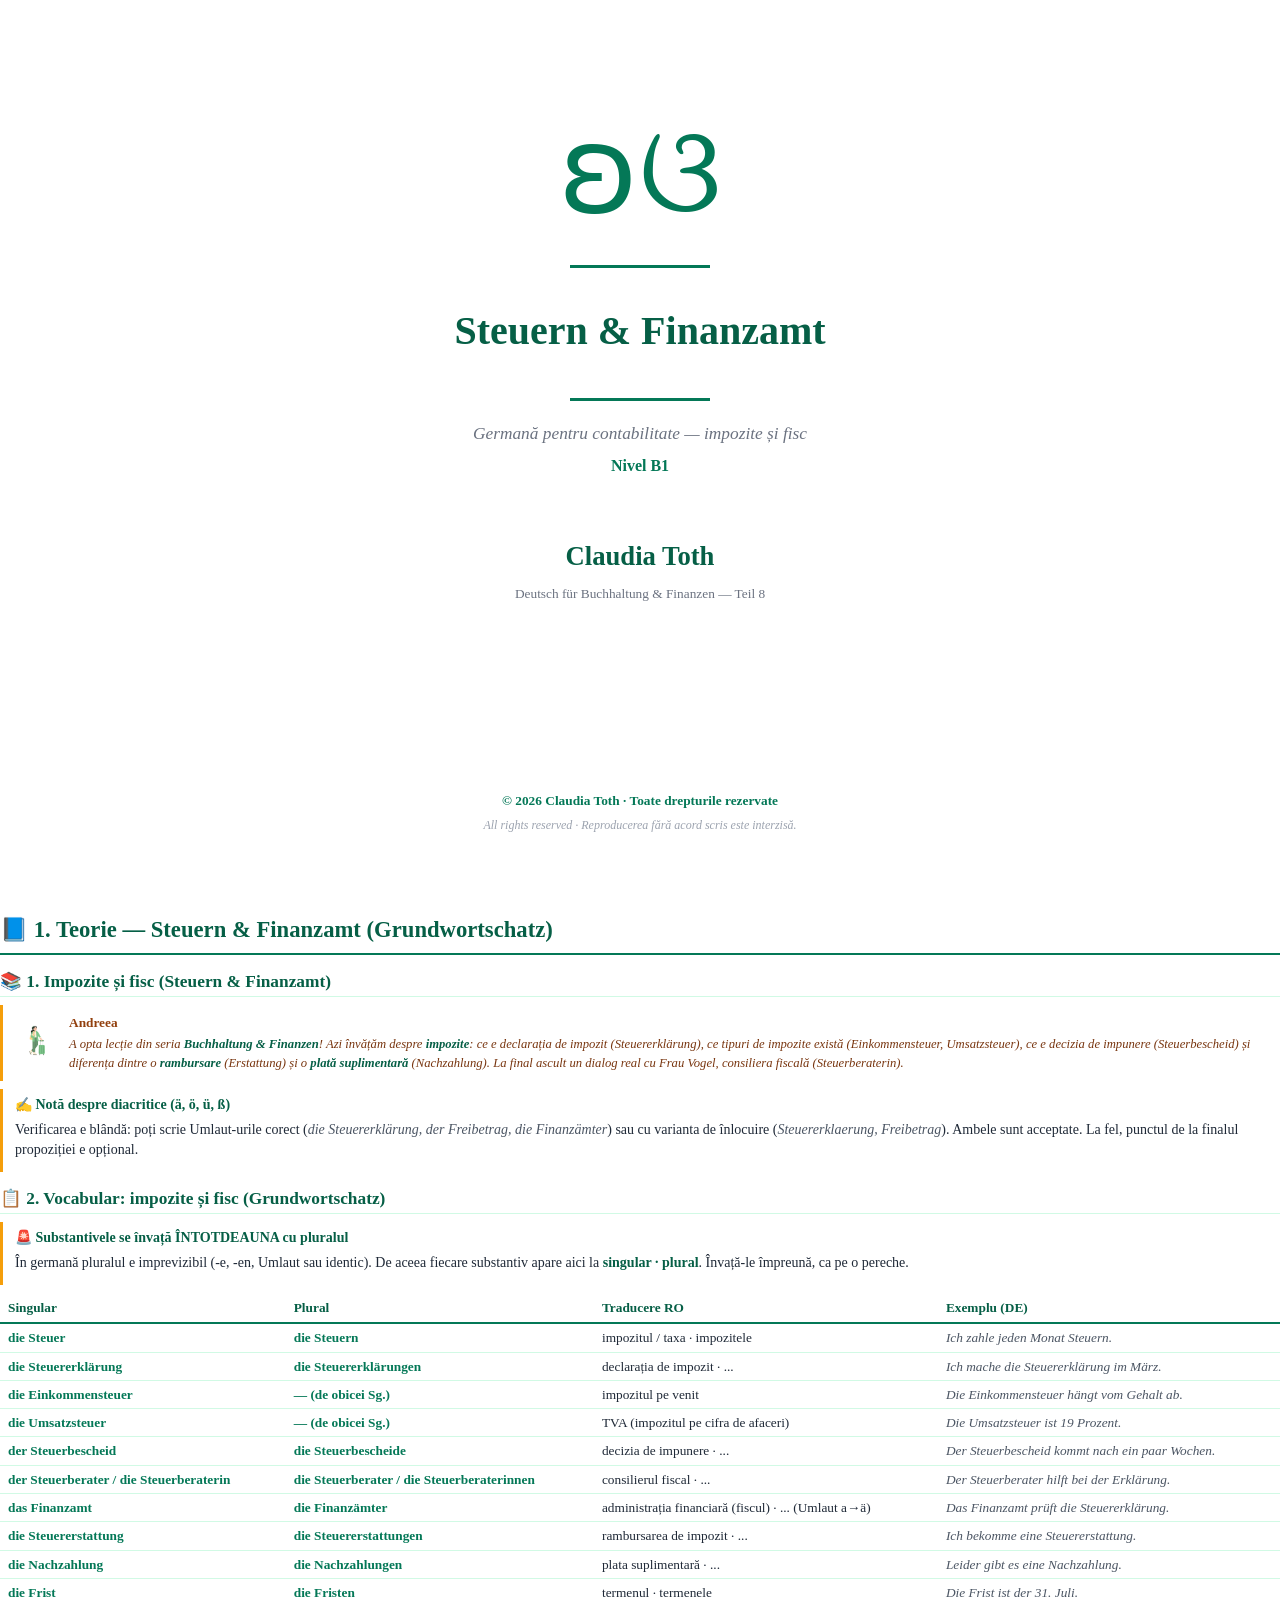
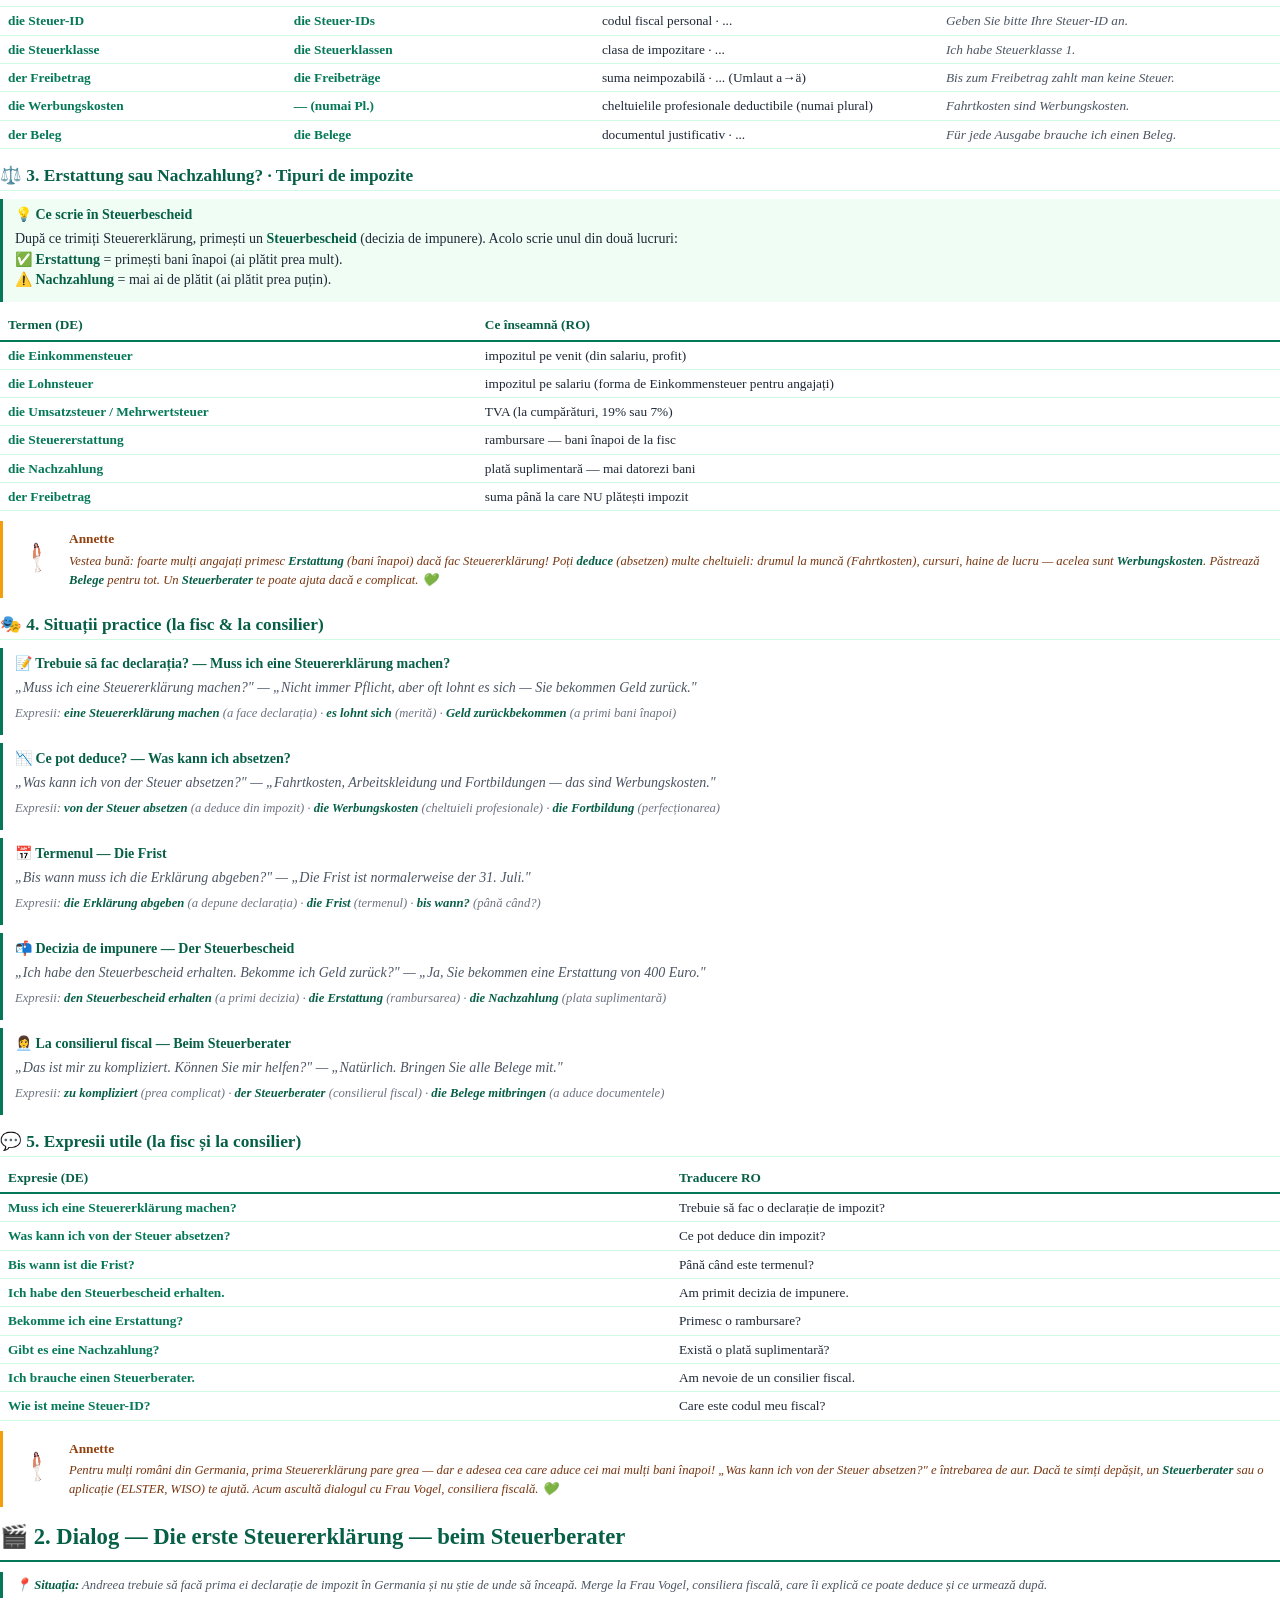
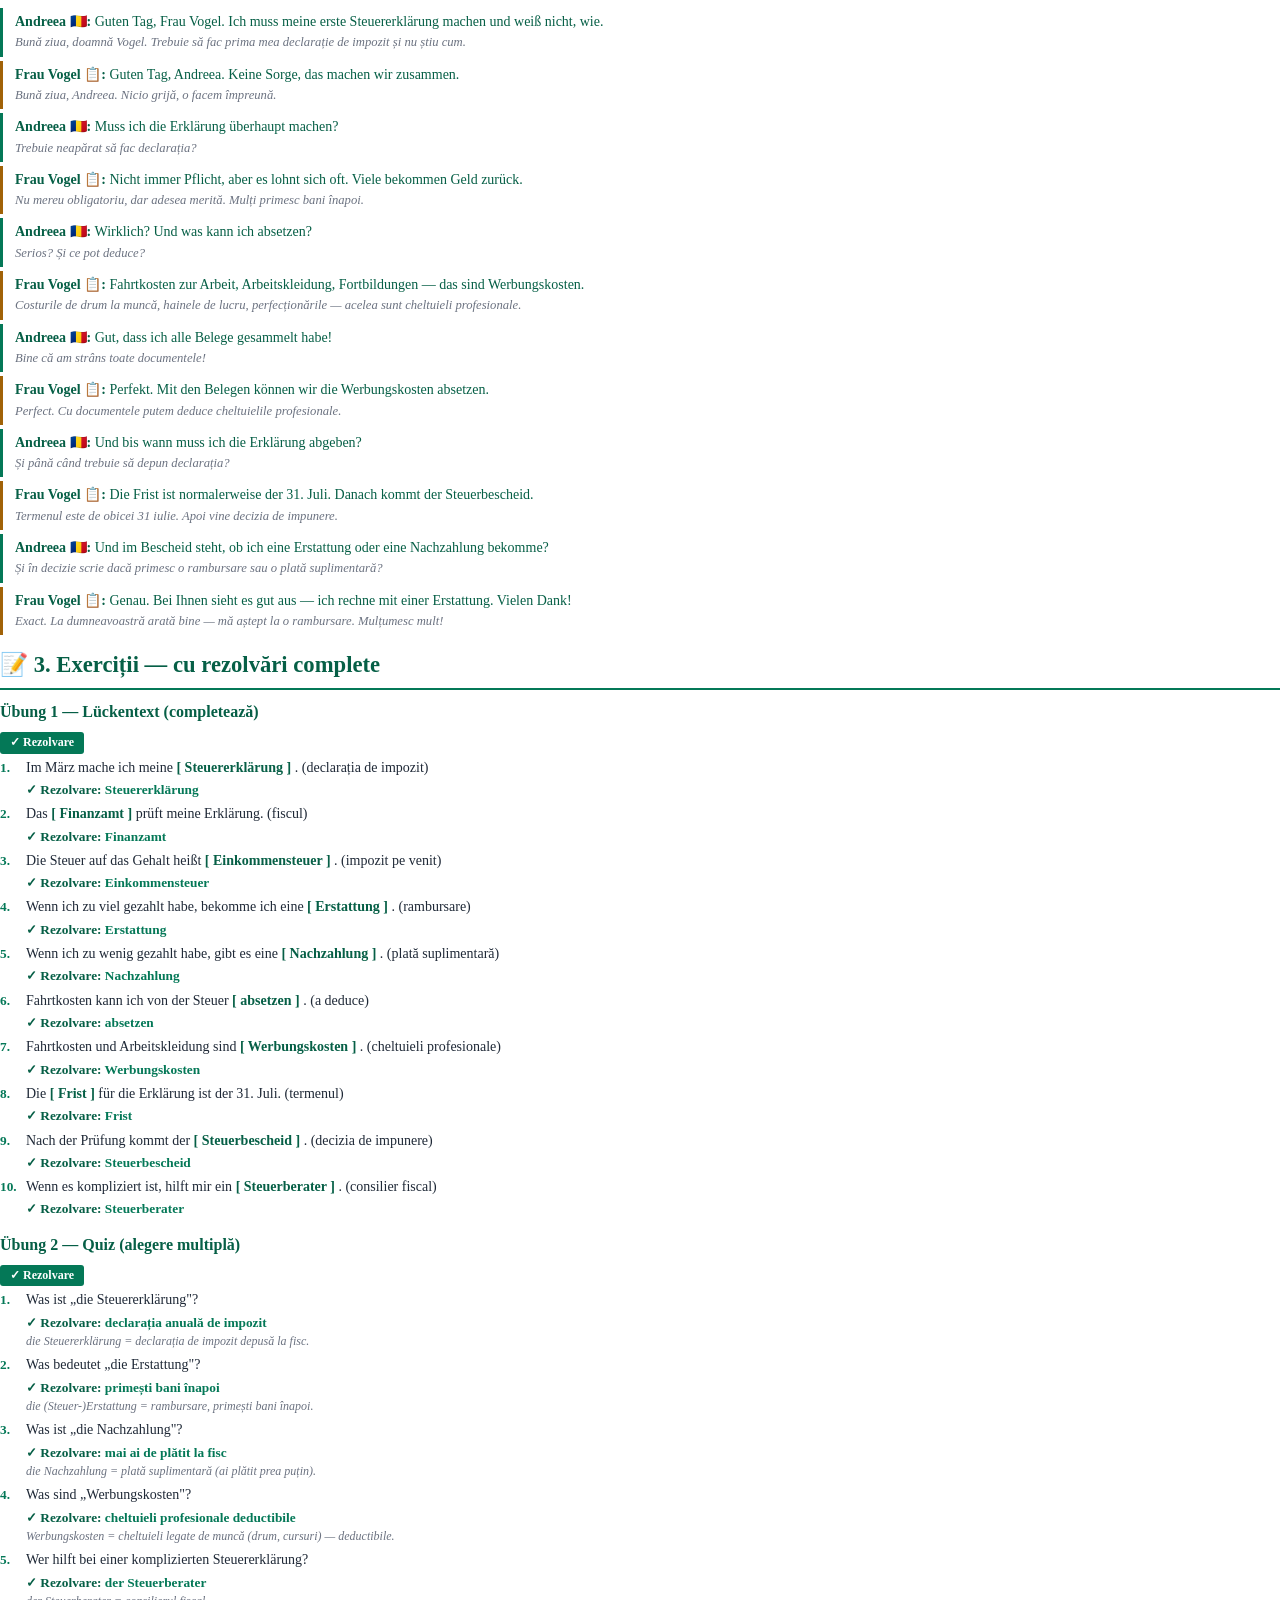
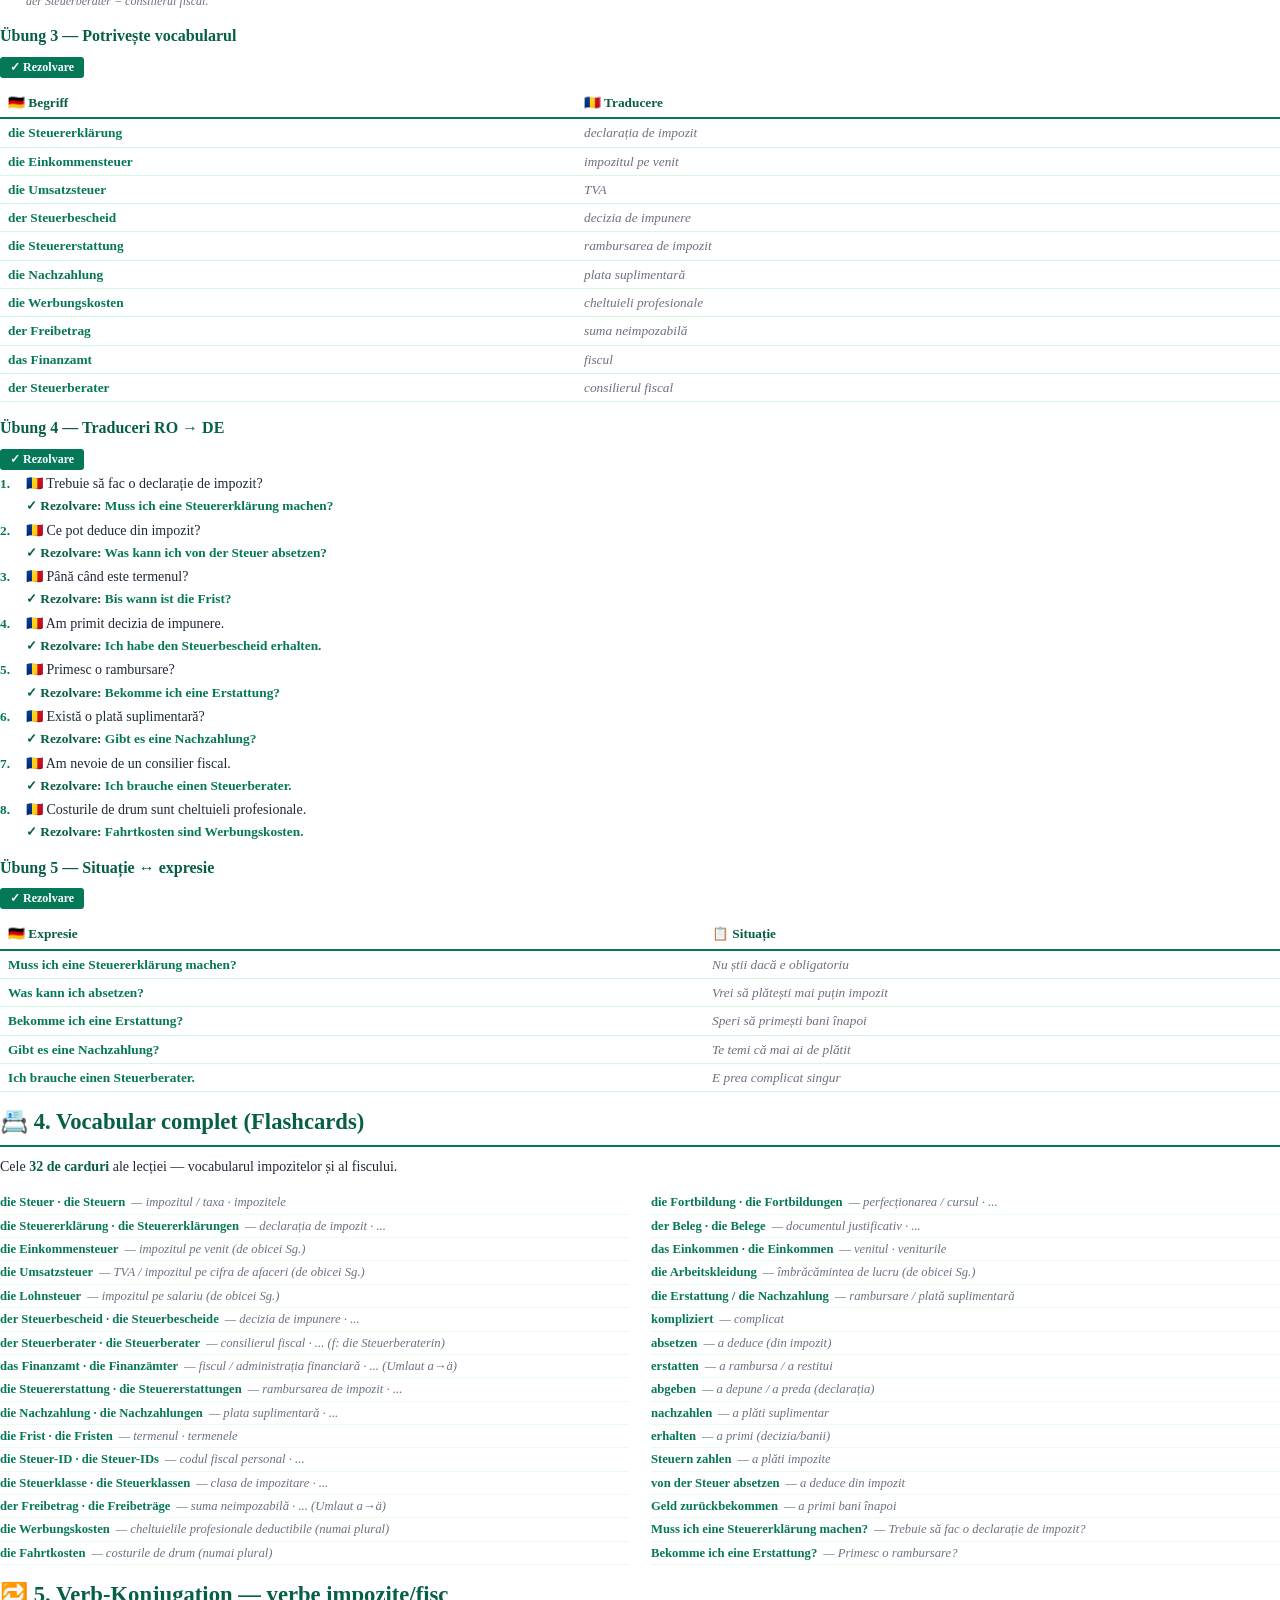
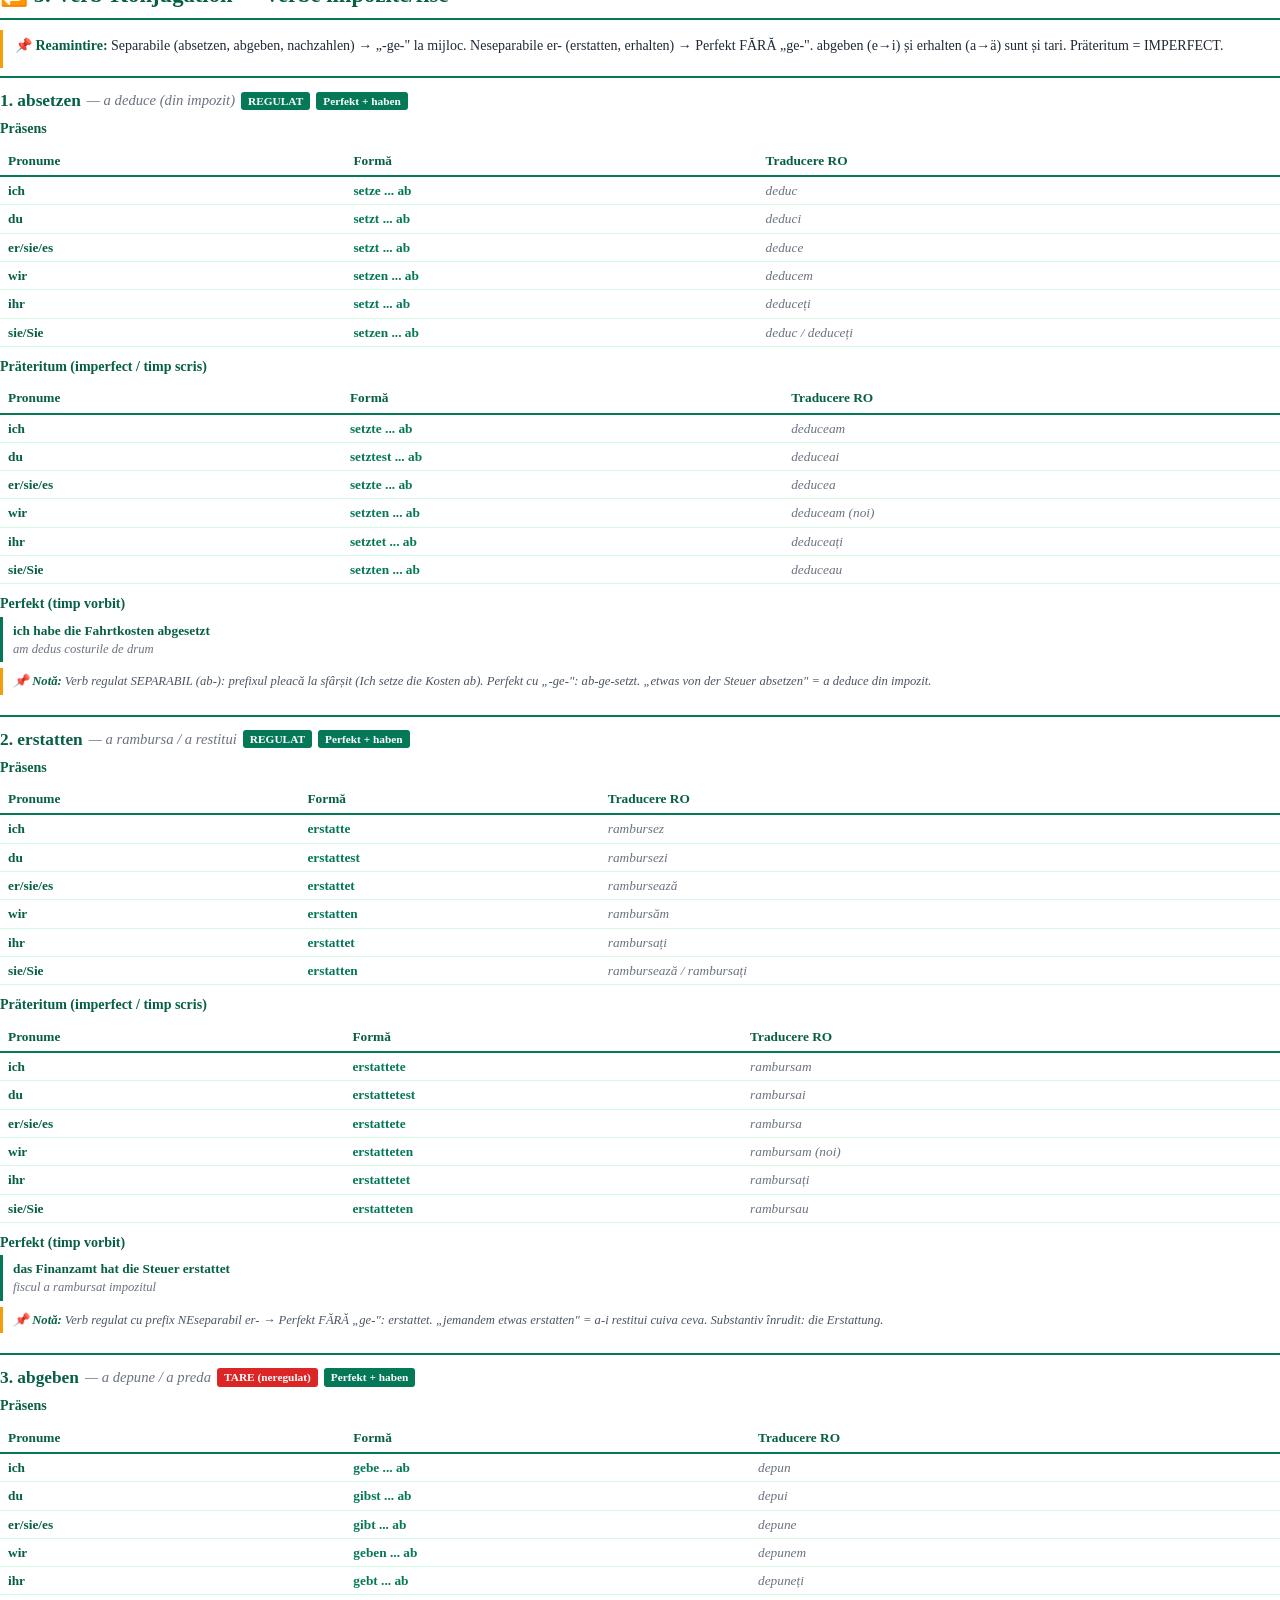
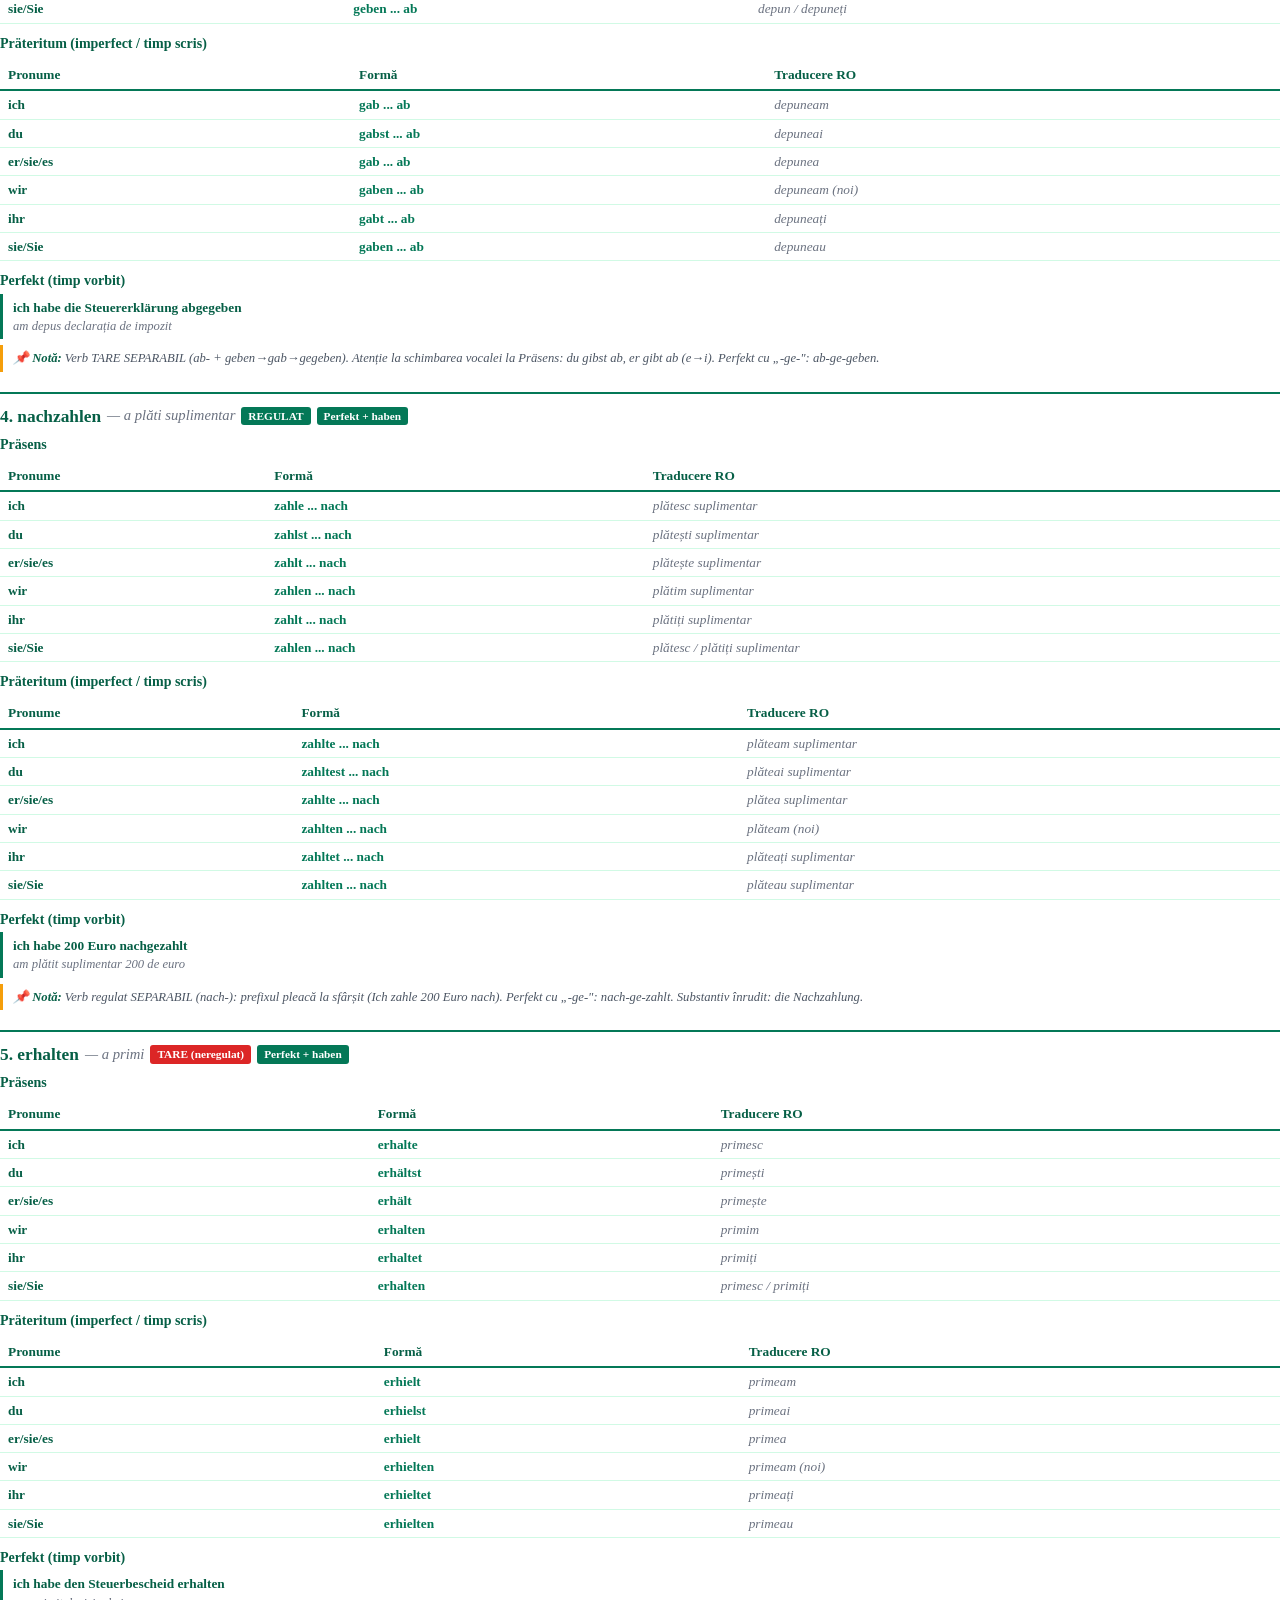
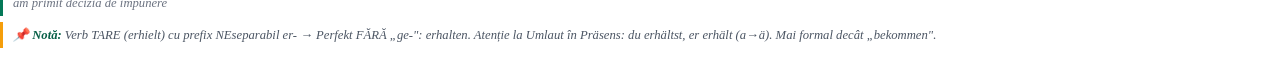
==== pdf.html @ e0643687 "Buchhaltung Teil 8 — Steuern & Finanzamt (B1) Impozite și fisc: Steuererklärung, Einkommensteuer, Um" ====
<!DOCTYPE html>
<html lang="ro">
<head>
    <meta charset="UTF-8">
    <meta name="robots" content="noindex, nofollow">
    <title>Steuern &amp; Finanzamt · Claudia Toth · B1</title>
    <style>
        @page { size: A4; margin: 22mm 18mm 22mm 18mm; @bottom-center { content: "ʚଓ Claudia Toth · Buchhaltung Teil 8: Steuern & Finanzamt · Nivel B1 · © 2026 — Toate drepturile rezervate · pag. " counter(page) " / " counter(pages); font-size: 8.5pt; color: #047857; font-family: 'Georgia', 'Times New Roman', serif; } }
        @page :first { margin: 0; @bottom-center { content: ""; } }
        * { box-sizing: border-box; margin: 0; padding: 0; }
        body { font-family: 'Georgia', 'Times New Roman', serif; color: #1f2937; line-height: 1.45; font-size: 10.5pt; -webkit-print-color-adjust: exact; print-color-adjust: exact; }
        .cover { width: 100%; min-height: 100vh; padding: 80px 60px 60px; text-align: center; display: flex; flex-direction: column; align-items: center; justify-content: flex-start; page-break-after: always; }
        .cover-symbol { font-size: 90pt; color: #047857; line-height: 1; margin: 30px 0 15px; font-family: 'Segoe UI Emoji', 'Segoe UI', sans-serif; }
        .cover-divider { width: 140px; height: 3px; background: #047857; margin: 20px 0; border: none; }
        .cover-title { font-size: 30pt; color: #065f46; font-weight: bold; margin: 14px 0 18px; font-family: 'Georgia', serif; }
        .cover-subtitle { font-size: 13pt; color: #6b7280; font-style: italic; margin-bottom: 8px; }
        .cover-level { font-size: 12pt; color: #047857; font-weight: bold; margin-bottom: 60px; }
        .cover-author { font-size: 20pt; color: #065f46; font-weight: bold; margin-bottom: 8px; }
        .cover-series { font-size: 10pt; color: #6b7280; margin-bottom: 80px; }
        .cover-copyright { margin-top: auto; font-size: 10pt; color: #047857; font-weight: 600; }
        .cover-notice { font-size: 9pt; color: #9ca3af; font-style: italic; margin-top: 6px; }
        h1.chapter { color: #065f46; padding: 0 0 6px 0; font-size: 17pt; margin: 14px 0 10px; border-bottom: 2px solid #047857; font-family: 'Georgia', serif; page-break-after: avoid; }
        h2.sub-chapter { color: #065f46; font-size: 13pt; margin: 14px 0 6px; padding-bottom: 2px; border-bottom: 1px solid #d1fae5; font-family: 'Georgia', serif; page-break-after: avoid; }
        p { margin-bottom: 6px; } strong { color: #065f46; } em { color: #4b5563; font-style: italic; }
        ul, ol { margin: 4px 0 8px 22px; } li { margin-bottom: 2px; }
        .theory-box { background: transparent; border-left: 3px solid #047857; padding: 6px 12px; margin: 8px 0; page-break-inside: avoid; }
        .theory-box h4 { color: #065f46; font-size: 10.5pt; margin-bottom: 4px; }
        .theory-box .de { color: #065f46; } .theory-box .ro { color: #6b7280; font-style: italic; font-size: 9.5pt; }
        .warn-box { border-left-color: #f59e0b; } .info-box { border-left-color: #3b82f6; }
        table { width: 100%; border-collapse: collapse; margin: 6px 0 10px; font-size: 10pt; page-break-inside: avoid; }
        table th { padding: 5px 8px; text-align: left; font-weight: bold; color: #065f46; border-bottom: 2px solid #047857; }
        table td { padding: 4px 8px; border-bottom: 1px solid #d1fae5; vertical-align: top; }
        td.verb { color: #047857; font-weight: bold; } td.ro-text { color: #6b7280; font-style: italic; }
        .dlg-context { border-left: 3px solid #047857; padding: 4px 12px; margin: 6px 0 10px; font-style: italic; color: #4b5563; font-size: 9.5pt; }
        .dlg-line { padding: 4px 12px; margin-bottom: 4px; page-break-inside: avoid; }
        .dlg-line.andreea { border-left: 3px solid #047857; } .dlg-line.vogel { border-left: 3px solid #a16207; }
        .dlg-line .sp { font-weight: bold; color: #065f46; } .dlg-line .de { color: #065f46; } .dlg-line .ro { color: #6b7280; font-style: italic; font-size: 9.5pt; }
        .ex-block { margin-bottom: 14px; page-break-inside: avoid; }
        .ex-block h3 { color: #065f46; font-size: 12pt; margin-bottom: 5px; }
        .rezolvare-banner { display: inline-block; background: #047857; color: white; padding: 2px 10px; border-radius: 3px; font-size: 9pt; font-weight: bold; margin: 4px 0; -webkit-print-color-adjust: exact; print-color-adjust: exact; }
        .ex-item { display: flex; gap: 8px; margin-bottom: 5px; align-items: flex-start; }
        .ex-num { color: #047857; font-weight: bold; font-size: 10pt; flex-shrink: 0; min-width: 18px; } .ex-num::after { content: "."; }
        .ex-body { flex: 1; } .ex-a { color: #047857; font-weight: bold; font-size: 10pt; margin-top: 2px; } .ex-a::before { content: "✓ Rezolvare: "; color: #065f46; }
        .ex-explanation { color: #6b7280; font-size: 9pt; font-style: italic; margin-top: 1px; }
        .flashcards-grid { columns: 2; column-gap: 22px; margin-top: 8px; }
        .fc-row { break-inside: avoid; padding: 2px 0; border-bottom: 1px dotted #d1fae5; font-size: 9.5pt; }
        .fc-row .de { color: #047857; font-weight: bold; } .fc-row .ro { color: #6b7280; font-style: italic; margin-left: 6px; }
        .verb-card { border-top: 2px solid #047857; padding: 10px 0 8px 0; margin-bottom: 12px; page-break-inside: avoid; }
        .verb-card .vh { display: flex; align-items: center; flex-wrap: wrap; gap: 6px; margin-bottom: 6px; }
        .verb-card .vh .name { font-size: 13pt; color: #065f46; font-weight: bold; } .verb-card .vh .ro { color: #6b7280; font-style: italic; font-size: 11pt; }
        .verb-card .vh .badge { display: inline-block; padding: 1px 7px; border-radius: 3px; font-size: 8.5pt; color: white; font-weight: bold; -webkit-print-color-adjust: exact; print-color-adjust: exact; }
        .verb-card .badge.weak { background: #047857; } .verb-card .badge.strong { background: #dc2626; } .verb-card .badge.haben { background: #047857; } .verb-card .badge.sein { background: #2563eb; }
        .verb-card h5 { color: #065f46; margin: 6px 0 2px; font-size: 10.5pt; }
        .verb-card .perfekt-box { border-left: 3px solid #047857; padding: 4px 10px; margin-top: 2px; font-size: 10pt; }
        .verb-card .perfekt-box .de { color: #065f46; font-weight: 600; } .verb-card .perfekt-box .ro { color: #6b7280; font-style: italic; font-size: 9.5pt; }
        .verb-card .note { font-size: 9.5pt; color: #4b5563; padding: 4px 10px; border-left: 3px solid #f59e0b; margin-top: 6px; font-style: italic; }
        .new-section { page-break-before: always; }
        .andreea-note { display: flex; gap: 10px; align-items: flex-start; border-left: 3px solid #f59e0b; padding: 8px 12px; margin: 8px 0; page-break-inside: avoid; }
        .andreea-note-avatar { width: 44px; height: 56px; object-fit: contain; flex-shrink: 0; }
        .andreea-note-content { flex: 1; } .andreea-note-content .speaker { font-weight: bold; color: #92400e; font-size: 10pt; margin-bottom: 3px; } .andreea-note-content .text { color: #78350f; font-size: 9.5pt; font-style: italic; line-height: 1.5; }
    </style>
</head>
<body>
<div class="cover">
    <div class="cover-symbol">ʚଓ</div>
    <hr class="cover-divider">
    <h1 class="cover-title">Steuern &amp; Finanzamt</h1>
    <hr class="cover-divider">
    <p class="cover-subtitle">Germană pentru contabilitate — impozite și fisc</p>
    <p class="cover-level">Nivel B1</p>
    <p class="cover-author">Claudia Toth</p>
    <p class="cover-series">Deutsch für Buchhaltung & Finanzen — Teil 8</p>
    <div class="cover-copyright">© 2026 Claudia Toth · Toate drepturile rezervate</div>
    <p class="cover-notice">All rights reserved · Reproducerea fără acord scris este interzisă.</p>
</div>
<div id="pdf-content"></div>
<script src="theory.js"></script>
<script src="dialogs.js"></script>
<script src="exercises.js"></script>
<script src="flashcards.js"></script>
<script src="verbs.js"></script>
<script src="final-test.js"></script>
<script src="pdf-builder.js"></script>
</body>
</html>
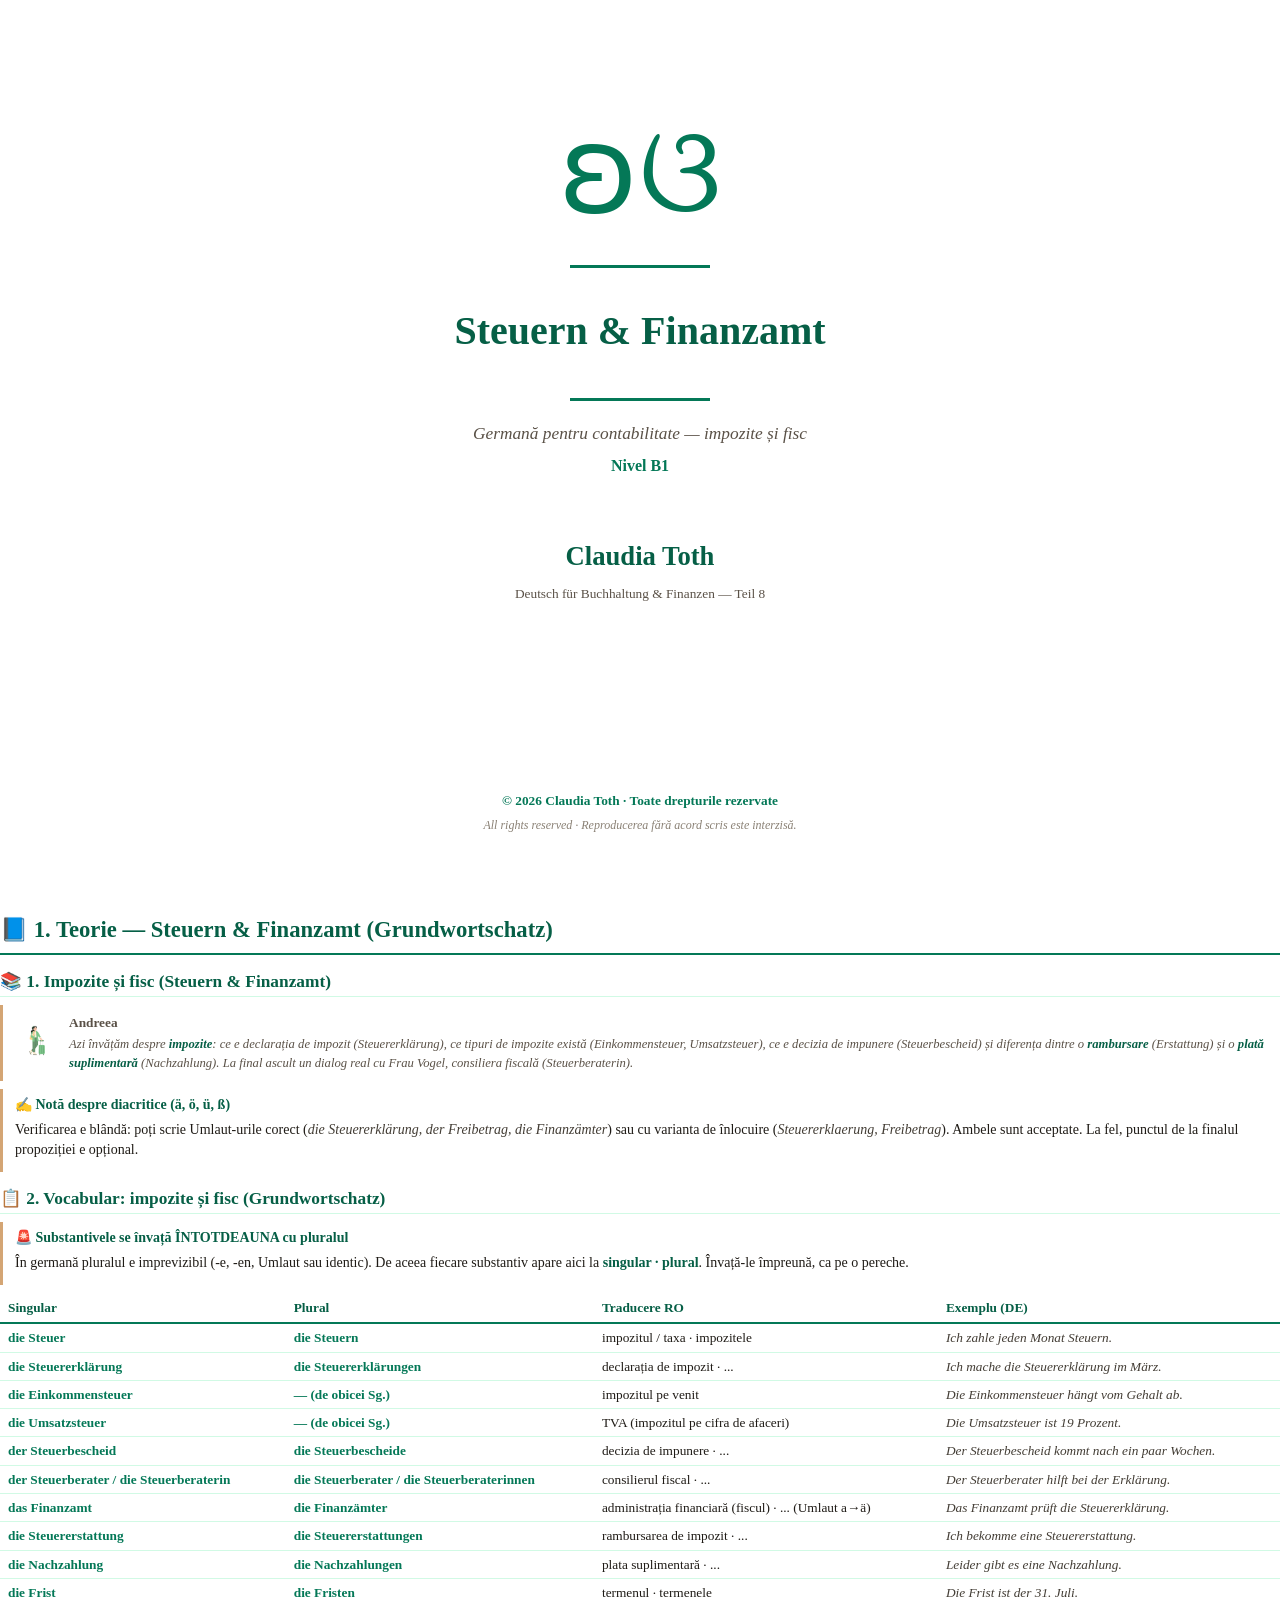
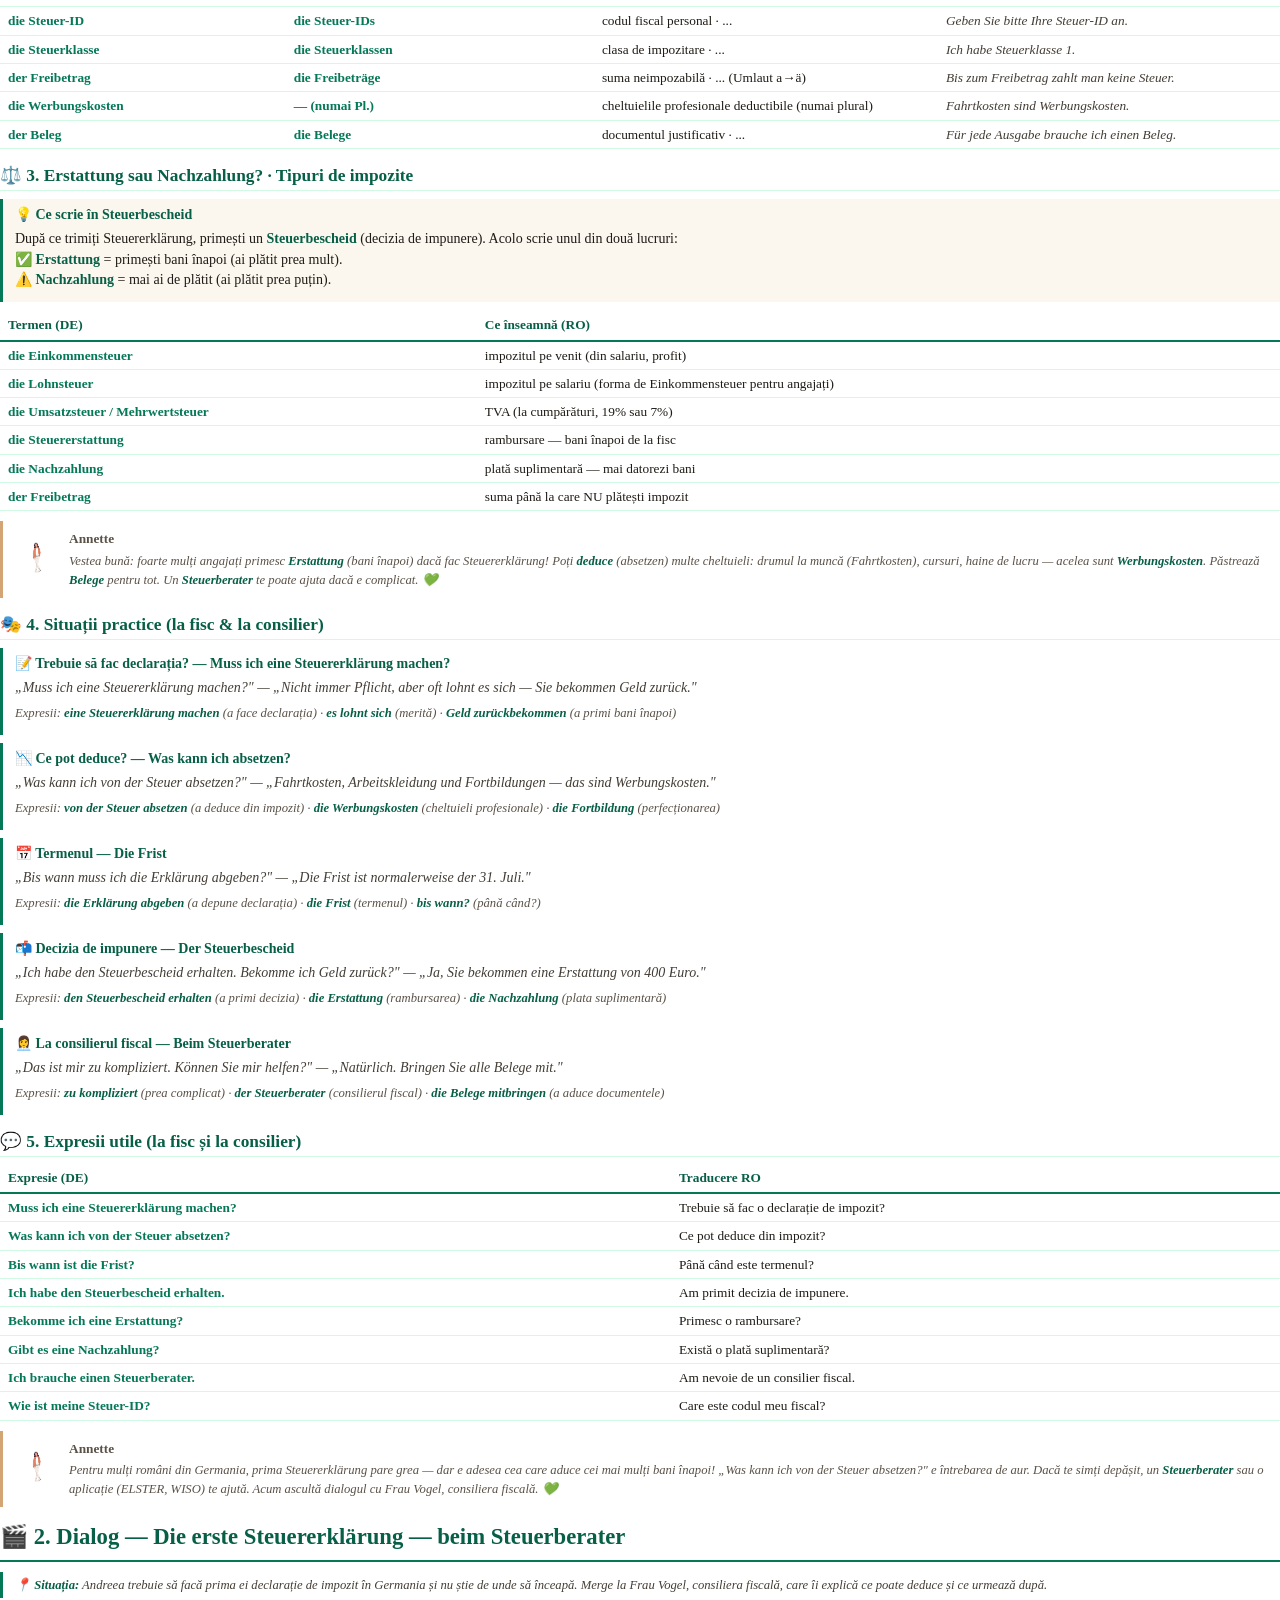
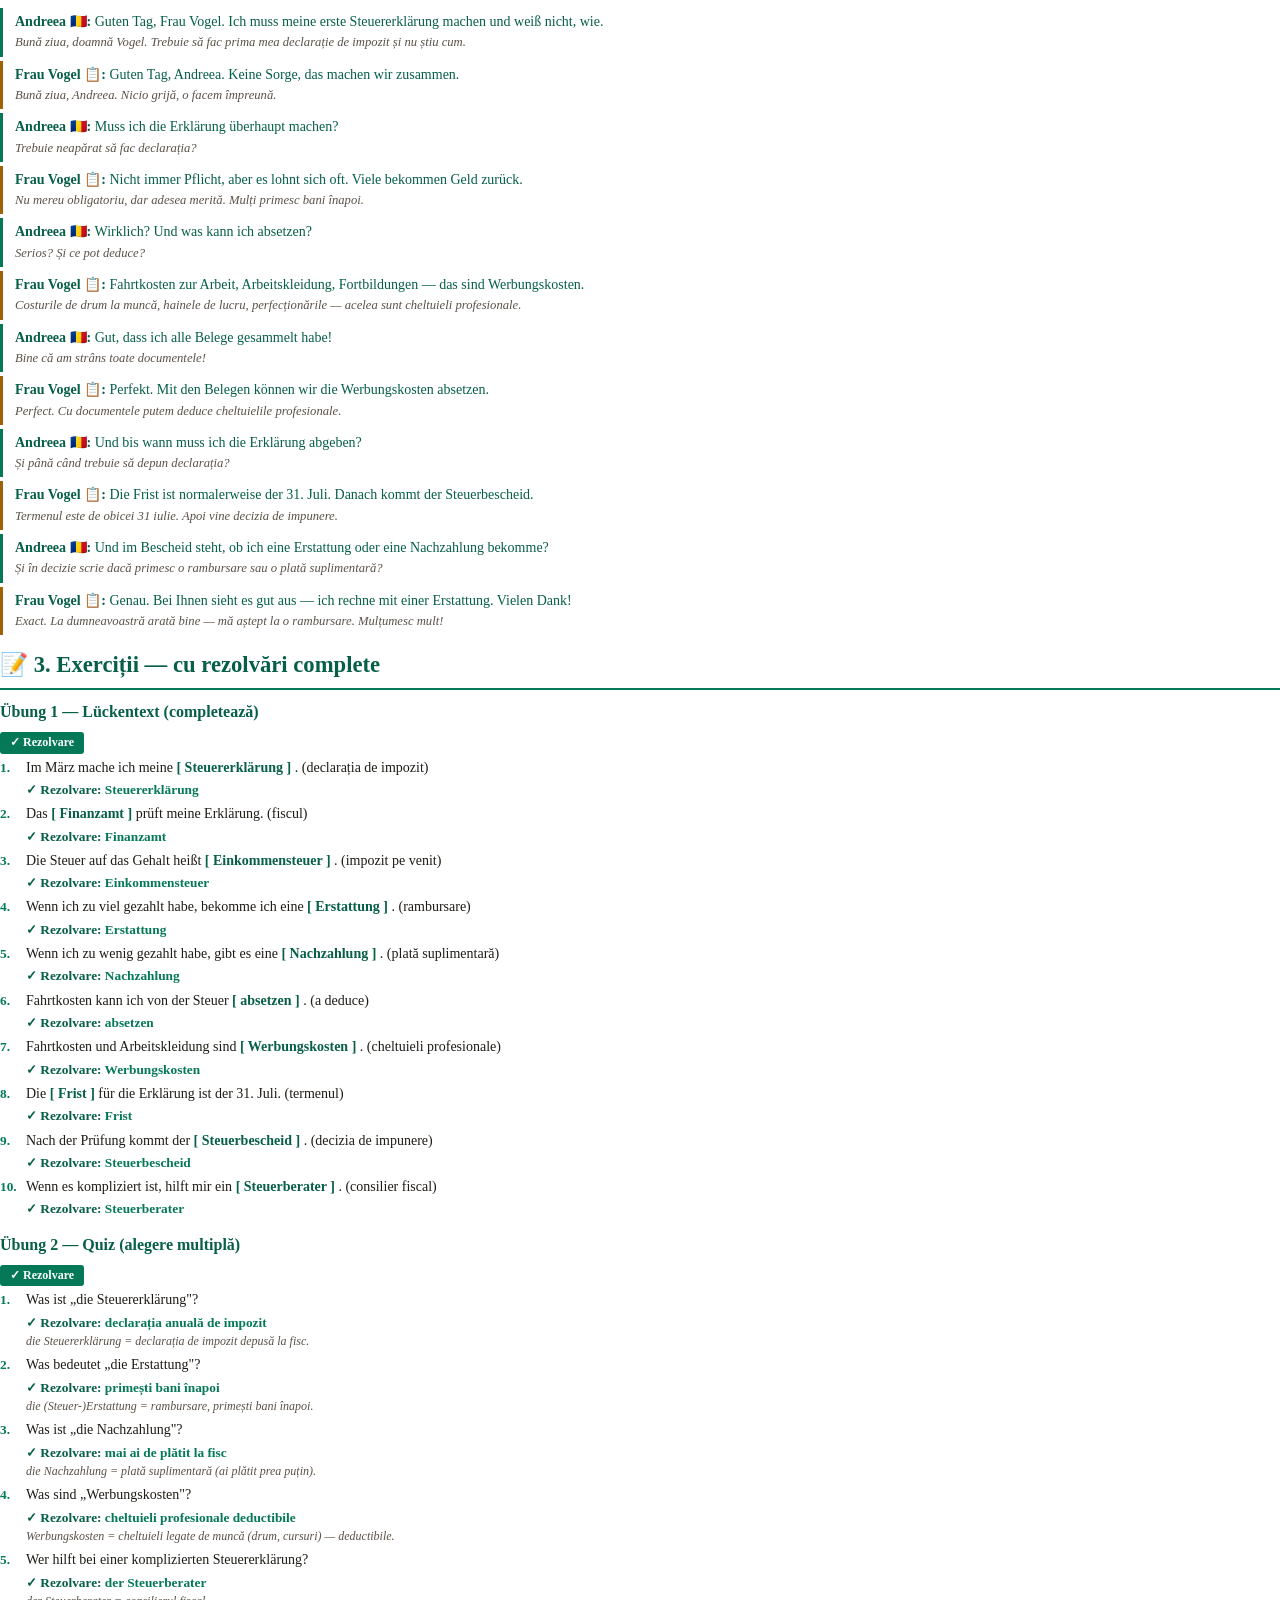
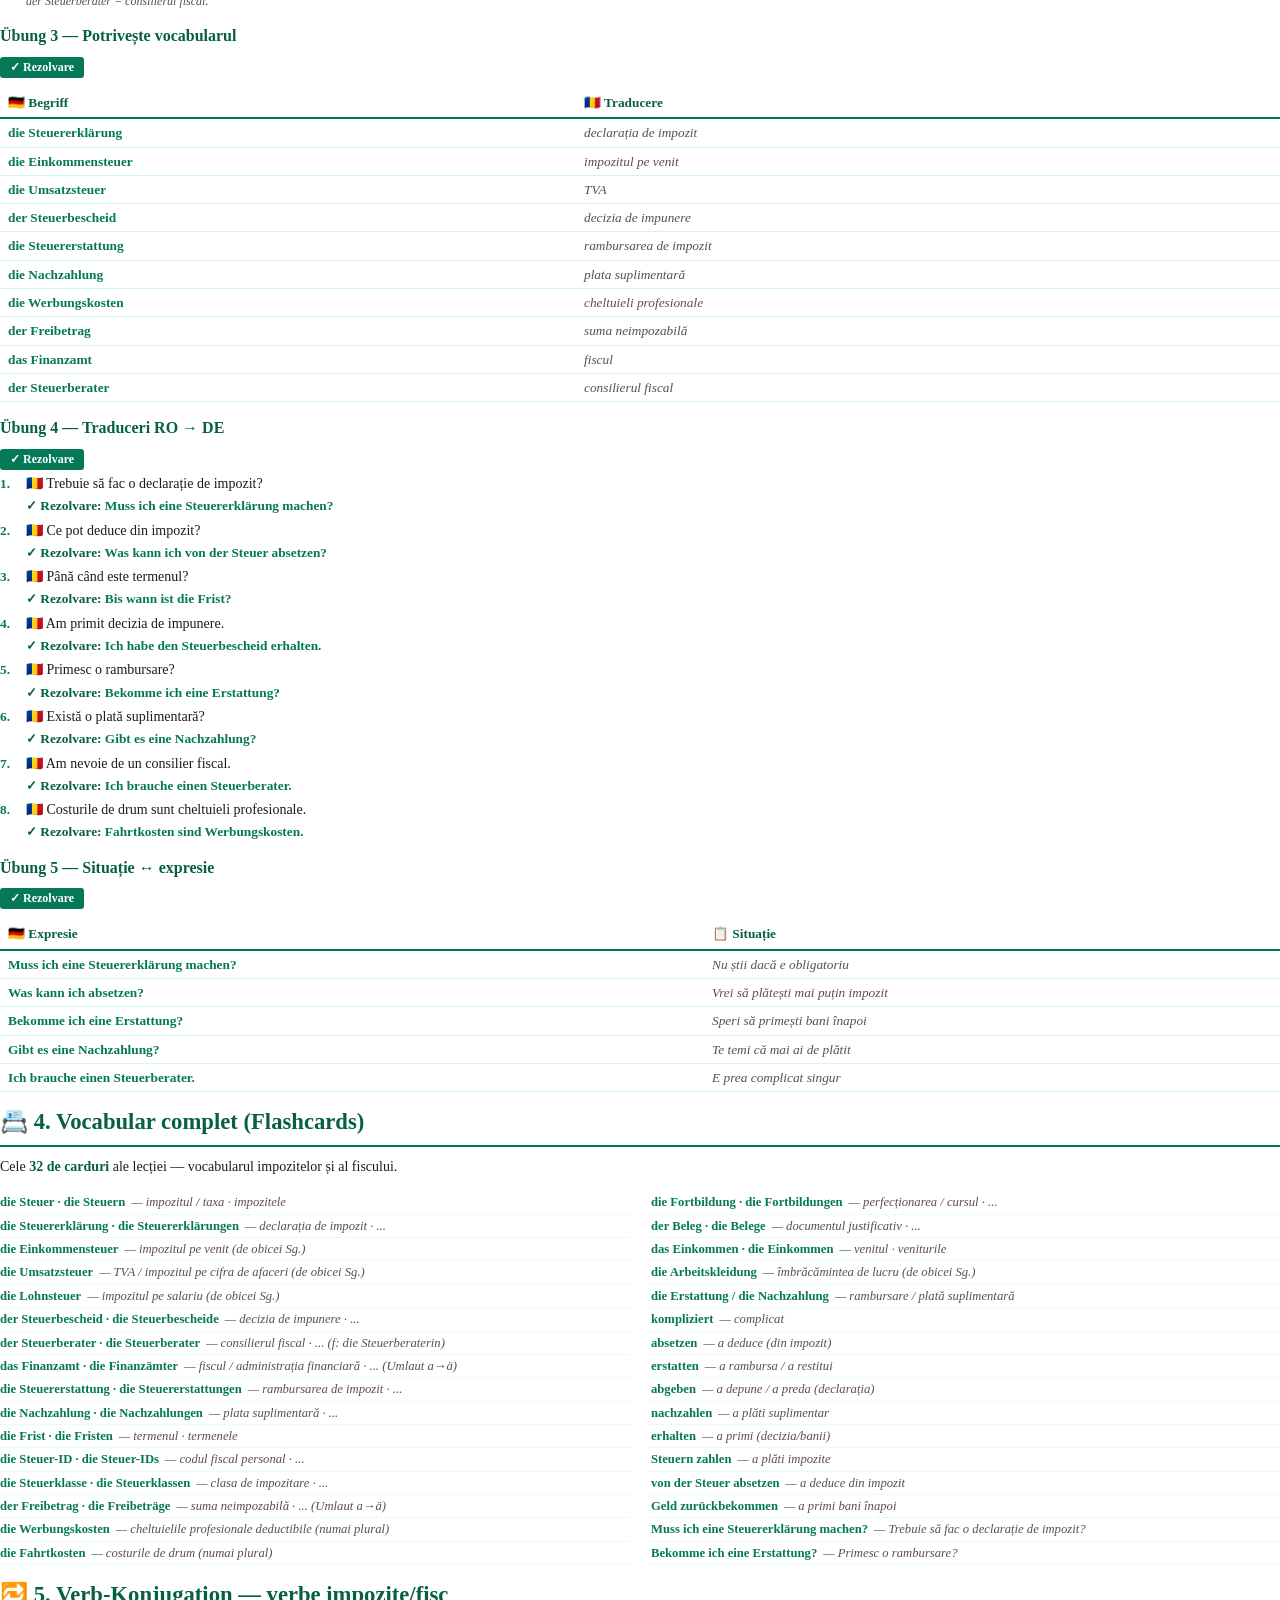
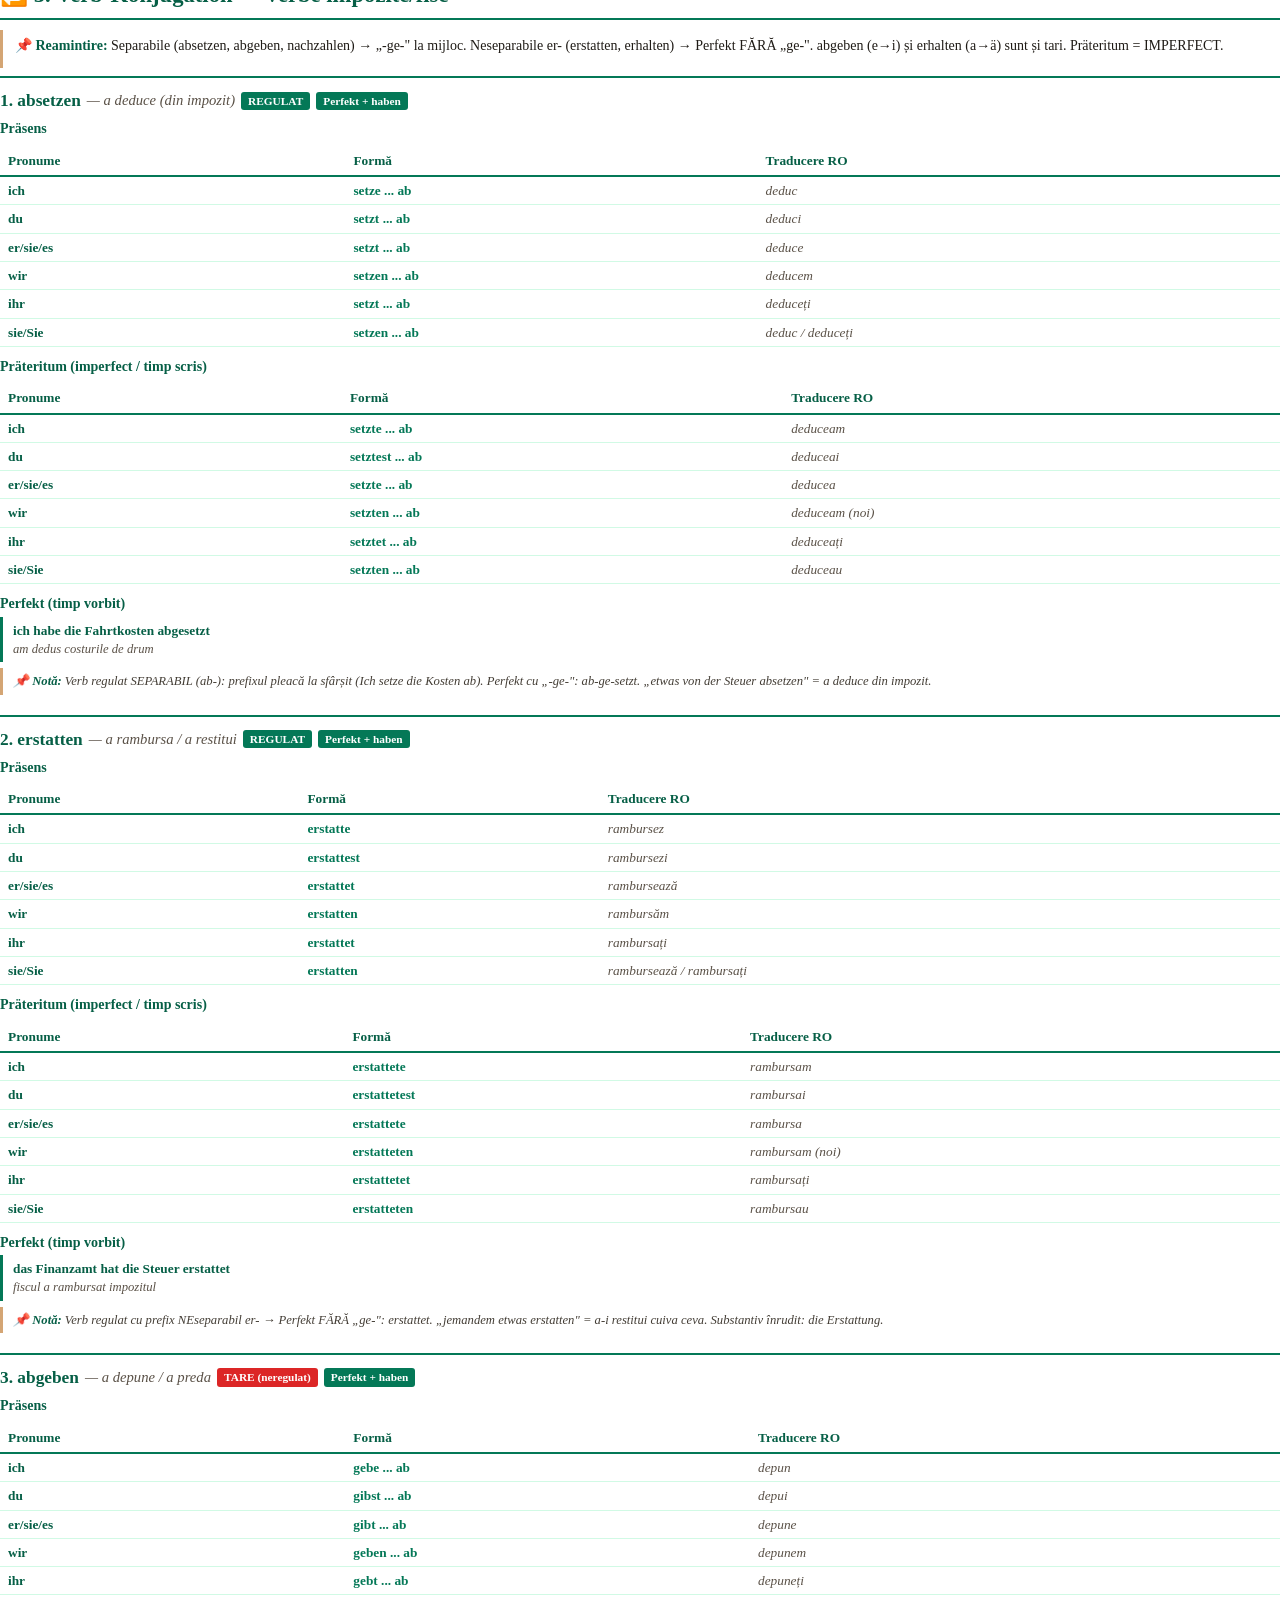
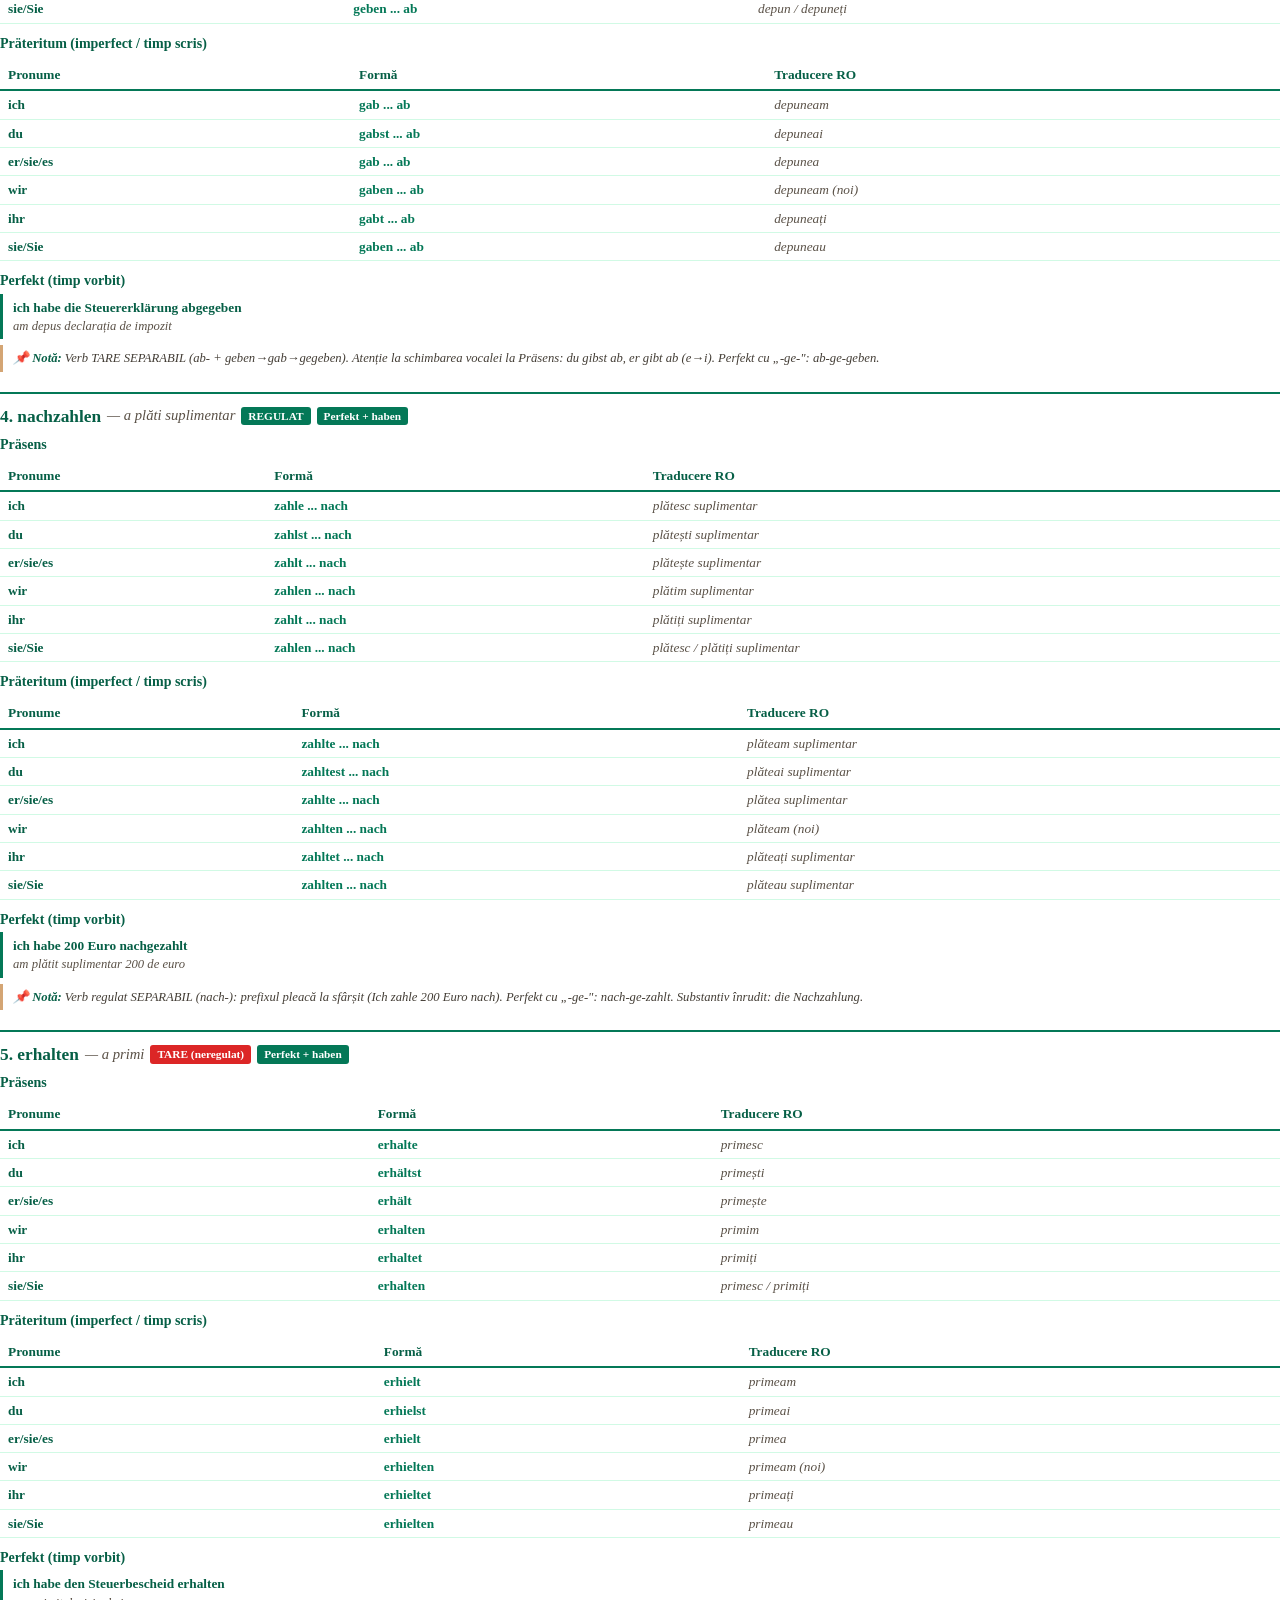
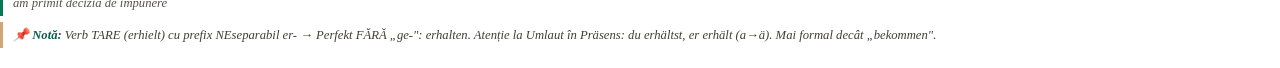
==== commit cd12535f: "Rebrand v2 culori: crem + auriu + emerald (mustar v1 eliminat) + PDF regenerat Co-Authored-By: Claud" ====
--- a/pdf.html
+++ b/pdf.html
@@ -8,56 +8,56 @@
         @page { size: A4; margin: 22mm 18mm 22mm 18mm; @bottom-center { content: "ʚଓ Claudia Toth · Buchhaltung Teil 8: Steuern & Finanzamt · Nivel B1 · © 2026 — Toate drepturile rezervate · pag. " counter(page) " / " counter(pages); font-size: 8.5pt; color: #047857; font-family: 'Georgia', 'Times New Roman', serif; } }
         @page :first { margin: 0; @bottom-center { content: ""; } }
         * { box-sizing: border-box; margin: 0; padding: 0; }
-        body { font-family: 'Georgia', 'Times New Roman', serif; color: #1f2937; line-height: 1.45; font-size: 10.5pt; -webkit-print-color-adjust: exact; print-color-adjust: exact; }
+        body { font-family: 'Georgia', 'Times New Roman', serif; color: #1F1B16; line-height: 1.45; font-size: 10.5pt; -webkit-print-color-adjust: exact; print-color-adjust: exact; }
         .cover { width: 100%; min-height: 100vh; padding: 80px 60px 60px; text-align: center; display: flex; flex-direction: column; align-items: center; justify-content: flex-start; page-break-after: always; }
         .cover-symbol { font-size: 90pt; color: #047857; line-height: 1; margin: 30px 0 15px; font-family: 'Segoe UI Emoji', 'Segoe UI', sans-serif; }
         .cover-divider { width: 140px; height: 3px; background: #047857; margin: 20px 0; border: none; }
         .cover-title { font-size: 30pt; color: #065f46; font-weight: bold; margin: 14px 0 18px; font-family: 'Georgia', serif; }
-        .cover-subtitle { font-size: 13pt; color: #6b7280; font-style: italic; margin-bottom: 8px; }
+        .cover-subtitle { font-size: 13pt; color: #5A5147; font-style: italic; margin-bottom: 8px; }
         .cover-level { font-size: 12pt; color: #047857; font-weight: bold; margin-bottom: 60px; }
         .cover-author { font-size: 20pt; color: #065f46; font-weight: bold; margin-bottom: 8px; }
-        .cover-series { font-size: 10pt; color: #6b7280; margin-bottom: 80px; }
+        .cover-series { font-size: 10pt; color: #5A5147; margin-bottom: 80px; }
         .cover-copyright { margin-top: auto; font-size: 10pt; color: #047857; font-weight: 600; }
-        .cover-notice { font-size: 9pt; color: #9ca3af; font-style: italic; margin-top: 6px; }
+        .cover-notice { font-size: 9pt; color: #8a8175; font-style: italic; margin-top: 6px; }
         h1.chapter { color: #065f46; padding: 0 0 6px 0; font-size: 17pt; margin: 14px 0 10px; border-bottom: 2px solid #047857; font-family: 'Georgia', serif; page-break-after: avoid; }
         h2.sub-chapter { color: #065f46; font-size: 13pt; margin: 14px 0 6px; padding-bottom: 2px; border-bottom: 1px solid #d1fae5; font-family: 'Georgia', serif; page-break-after: avoid; }
-        p { margin-bottom: 6px; } strong { color: #065f46; } em { color: #4b5563; font-style: italic; }
+        p { margin-bottom: 6px; } strong { color: #065f46; } em { color: #433d35; font-style: italic; }
         ul, ol { margin: 4px 0 8px 22px; } li { margin-bottom: 2px; }
         .theory-box { background: transparent; border-left: 3px solid #047857; padding: 6px 12px; margin: 8px 0; page-break-inside: avoid; }
         .theory-box h4 { color: #065f46; font-size: 10.5pt; margin-bottom: 4px; }
-        .theory-box .de { color: #065f46; } .theory-box .ro { color: #6b7280; font-style: italic; font-size: 9.5pt; }
-        .warn-box { border-left-color: #f59e0b; } .info-box { border-left-color: #3b82f6; }
+        .theory-box .de { color: #065f46; } .theory-box .ro { color: #5A5147; font-style: italic; font-size: 9.5pt; }
+        .warn-box { border-left-color: #D4A574; } .info-box { border-left-color: #3b82f6; }
         table { width: 100%; border-collapse: collapse; margin: 6px 0 10px; font-size: 10pt; page-break-inside: avoid; }
         table th { padding: 5px 8px; text-align: left; font-weight: bold; color: #065f46; border-bottom: 2px solid #047857; }
         table td { padding: 4px 8px; border-bottom: 1px solid #d1fae5; vertical-align: top; }
-        td.verb { color: #047857; font-weight: bold; } td.ro-text { color: #6b7280; font-style: italic; }
-        .dlg-context { border-left: 3px solid #047857; padding: 4px 12px; margin: 6px 0 10px; font-style: italic; color: #4b5563; font-size: 9.5pt; }
+        td.verb { color: #047857; font-weight: bold; } td.ro-text { color: #5A5147; font-style: italic; }
+        .dlg-context { border-left: 3px solid #047857; padding: 4px 12px; margin: 6px 0 10px; font-style: italic; color: #433d35; font-size: 9.5pt; }
         .dlg-line { padding: 4px 12px; margin-bottom: 4px; page-break-inside: avoid; }
         .dlg-line.andreea { border-left: 3px solid #047857; } .dlg-line.vogel { border-left: 3px solid #a16207; }
-        .dlg-line .sp { font-weight: bold; color: #065f46; } .dlg-line .de { color: #065f46; } .dlg-line .ro { color: #6b7280; font-style: italic; font-size: 9.5pt; }
+        .dlg-line .sp { font-weight: bold; color: #065f46; } .dlg-line .de { color: #065f46; } .dlg-line .ro { color: #5A5147; font-style: italic; font-size: 9.5pt; }
         .ex-block { margin-bottom: 14px; page-break-inside: avoid; }
         .ex-block h3 { color: #065f46; font-size: 12pt; margin-bottom: 5px; }
         .rezolvare-banner { display: inline-block; background: #047857; color: white; padding: 2px 10px; border-radius: 3px; font-size: 9pt; font-weight: bold; margin: 4px 0; -webkit-print-color-adjust: exact; print-color-adjust: exact; }
         .ex-item { display: flex; gap: 8px; margin-bottom: 5px; align-items: flex-start; }
         .ex-num { color: #047857; font-weight: bold; font-size: 10pt; flex-shrink: 0; min-width: 18px; } .ex-num::after { content: "."; }
         .ex-body { flex: 1; } .ex-a { color: #047857; font-weight: bold; font-size: 10pt; margin-top: 2px; } .ex-a::before { content: "✓ Rezolvare: "; color: #065f46; }
-        .ex-explanation { color: #6b7280; font-size: 9pt; font-style: italic; margin-top: 1px; }
+        .ex-explanation { color: #5A5147; font-size: 9pt; font-style: italic; margin-top: 1px; }
         .flashcards-grid { columns: 2; column-gap: 22px; margin-top: 8px; }
         .fc-row { break-inside: avoid; padding: 2px 0; border-bottom: 1px dotted #d1fae5; font-size: 9.5pt; }
-        .fc-row .de { color: #047857; font-weight: bold; } .fc-row .ro { color: #6b7280; font-style: italic; margin-left: 6px; }
+        .fc-row .de { color: #047857; font-weight: bold; } .fc-row .ro { color: #5A5147; font-style: italic; margin-left: 6px; }
         .verb-card { border-top: 2px solid #047857; padding: 10px 0 8px 0; margin-bottom: 12px; page-break-inside: avoid; }
         .verb-card .vh { display: flex; align-items: center; flex-wrap: wrap; gap: 6px; margin-bottom: 6px; }
-        .verb-card .vh .name { font-size: 13pt; color: #065f46; font-weight: bold; } .verb-card .vh .ro { color: #6b7280; font-style: italic; font-size: 11pt; }
+        .verb-card .vh .name { font-size: 13pt; color: #065f46; font-weight: bold; } .verb-card .vh .ro { color: #5A5147; font-style: italic; font-size: 11pt; }
         .verb-card .vh .badge { display: inline-block; padding: 1px 7px; border-radius: 3px; font-size: 8.5pt; color: white; font-weight: bold; -webkit-print-color-adjust: exact; print-color-adjust: exact; }
         .verb-card .badge.weak { background: #047857; } .verb-card .badge.strong { background: #dc2626; } .verb-card .badge.haben { background: #047857; } .verb-card .badge.sein { background: #2563eb; }
         .verb-card h5 { color: #065f46; margin: 6px 0 2px; font-size: 10.5pt; }
         .verb-card .perfekt-box { border-left: 3px solid #047857; padding: 4px 10px; margin-top: 2px; font-size: 10pt; }
-        .verb-card .perfekt-box .de { color: #065f46; font-weight: 600; } .verb-card .perfekt-box .ro { color: #6b7280; font-style: italic; font-size: 9.5pt; }
-        .verb-card .note { font-size: 9.5pt; color: #4b5563; padding: 4px 10px; border-left: 3px solid #f59e0b; margin-top: 6px; font-style: italic; }
+        .verb-card .perfekt-box .de { color: #065f46; font-weight: 600; } .verb-card .perfekt-box .ro { color: #5A5147; font-style: italic; font-size: 9.5pt; }
+        .verb-card .note { font-size: 9.5pt; color: #433d35; padding: 4px 10px; border-left: 3px solid #D4A574; margin-top: 6px; font-style: italic; }
         .new-section { page-break-before: always; }
-        .andreea-note { display: flex; gap: 10px; align-items: flex-start; border-left: 3px solid #f59e0b; padding: 8px 12px; margin: 8px 0; page-break-inside: avoid; }
+        .andreea-note { display: flex; gap: 10px; align-items: flex-start; border-left: 3px solid #D4A574; padding: 8px 12px; margin: 8px 0; page-break-inside: avoid; }
         .andreea-note-avatar { width: 44px; height: 56px; object-fit: contain; flex-shrink: 0; }
-        .andreea-note-content { flex: 1; } .andreea-note-content .speaker { font-weight: bold; color: #92400e; font-size: 10pt; margin-bottom: 3px; } .andreea-note-content .text { color: #78350f; font-size: 9.5pt; font-style: italic; line-height: 1.5; }
+        .andreea-note-content { flex: 1; } .andreea-note-content .speaker { font-weight: bold; color: #5A5147; font-size: 10pt; margin-bottom: 3px; } .andreea-note-content .text { color: #5A5147; font-size: 9.5pt; font-style: italic; line-height: 1.5; }
     </style>
 </head>
 <body>
